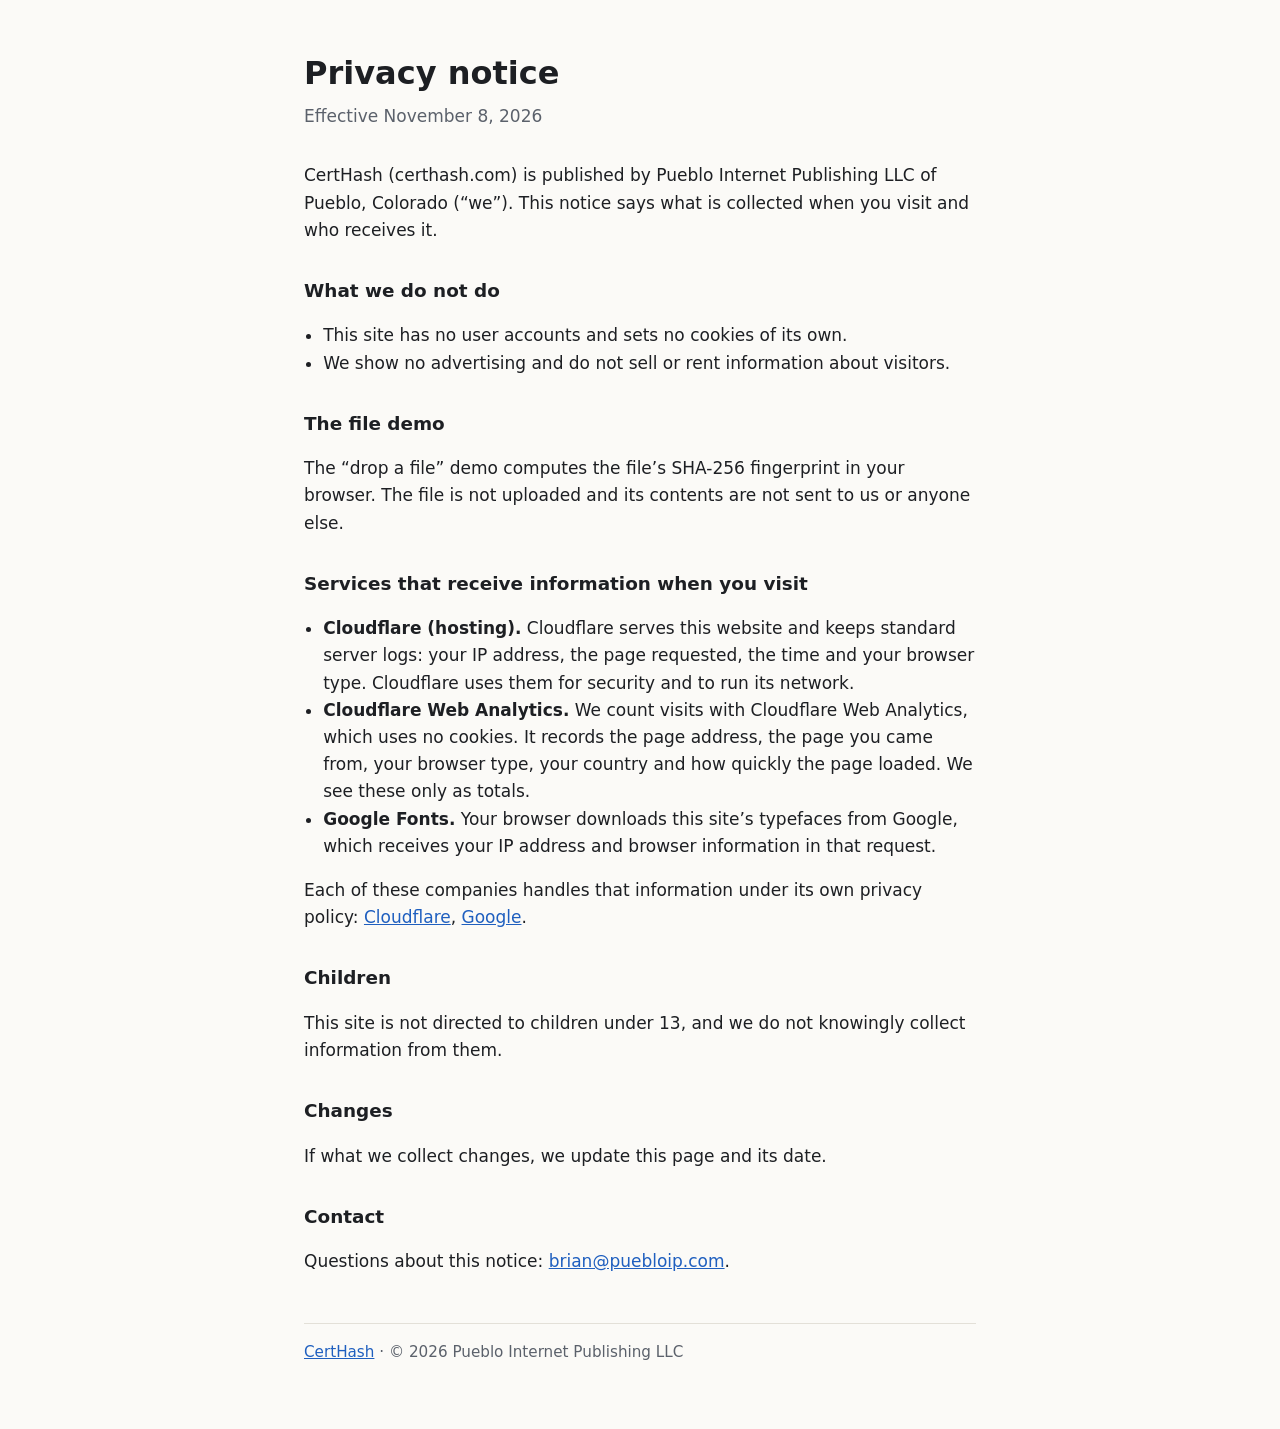
==== privacy.html @ 183d2a92 "Privacy notice + footer link (hosting, Web Analytics, Google Fonts; the file demo stays in the brows" ====
<!doctype html>
<html lang="en">
<head>
<meta charset="utf-8">
<meta name="viewport" content="width=device-width, initial-scale=1">
<title>Privacy · CertHash</title>
<meta name="description" content="What CertHash collects when you visit, and who receives it.">
<link rel="canonical" href="https://certhash.com/privacy.html">
<style>:root{--bg:#fbfaf7;--ink:#1d1f23;--soft:#5b616b;--line:#e3e0d8;--link:#1f5fbf}
@media (prefers-color-scheme:dark){:root{--bg:#15171b;--ink:#ecebe7;--soft:#a6abb3;--line:#2c3038;--link:#8ab4f8}}
*{box-sizing:border-box}body{margin:0;background:var(--bg);color:var(--ink);font:17px/1.6 system-ui,-apple-system,"Segoe UI",Roboto,sans-serif}
main{max-width:44rem;margin:0 auto;padding:3rem 1rem 4rem}h1{font-size:2rem;margin:0 0 .25rem}h2{font-size:1.15rem;margin:2rem 0 .4rem}
.date{color:var(--soft);margin:0 0 2rem}a{color:var(--link)}ul{padding-left:1.2rem}footer{border-top:1px solid var(--line);margin-top:3rem;padding-top:1rem;color:var(--soft);font-size:.95rem}</style>
</head>
<body>
<main>
<h1>Privacy notice</h1>
<p class="date">Effective November 8, 2026</p>
<p>CertHash (certhash.com) is published by Pueblo Internet Publishing LLC of Pueblo, Colorado (&ldquo;we&rdquo;). This notice says what is collected when you visit and who receives it.</p>
<h2>What we do not do</h2>
<ul><li>This site has no user accounts and sets no cookies of its own.</li><li>We show no advertising and do not sell or rent information about visitors.</li></ul>
<h2>The file demo</h2><p>The &ldquo;drop a file&rdquo; demo computes the file&rsquo;s SHA-256 fingerprint in your browser. The file is not uploaded and its contents are not sent to us or anyone else.</p>
<h2>Services that receive information when you visit</h2>
<ul>
<li><strong>Cloudflare (hosting).</strong> Cloudflare serves this website and keeps standard server logs: your IP address, the page requested, the time and your browser type. Cloudflare uses them for security and to run its network.</li>
<li><strong>Cloudflare Web Analytics.</strong> We count visits with Cloudflare Web Analytics, which uses no cookies. It records the page address, the page you came from, your browser type, your country and how quickly the page loaded. We see these only as totals.</li>
<li><strong>Google Fonts.</strong> Your browser downloads this site&rsquo;s typefaces from Google, which receives your IP address and browser information in that request.</li>
</ul>
<p>Each of these companies handles that information under its own privacy policy: <a href="https://www.cloudflare.com/privacypolicy/" rel="noopener">Cloudflare</a>, <a href="https://policies.google.com/privacy" rel="noopener">Google</a>.</p>
<h2>Children</h2>
<p>This site is not directed to children under 13, and we do not knowingly collect information from them.</p>
<h2>Changes</h2>
<p>If what we collect changes, we update this page and its date.</p>
<h2>Contact</h2>
<p>Questions about this notice: <a href="mailto:brian@puebloip.com">brian@puebloip.com</a>.</p>
<footer><a href="https://certhash.com/">CertHash</a> &middot; &copy; 2026 Pueblo Internet Publishing LLC</footer>
</main>
</body>
</html>
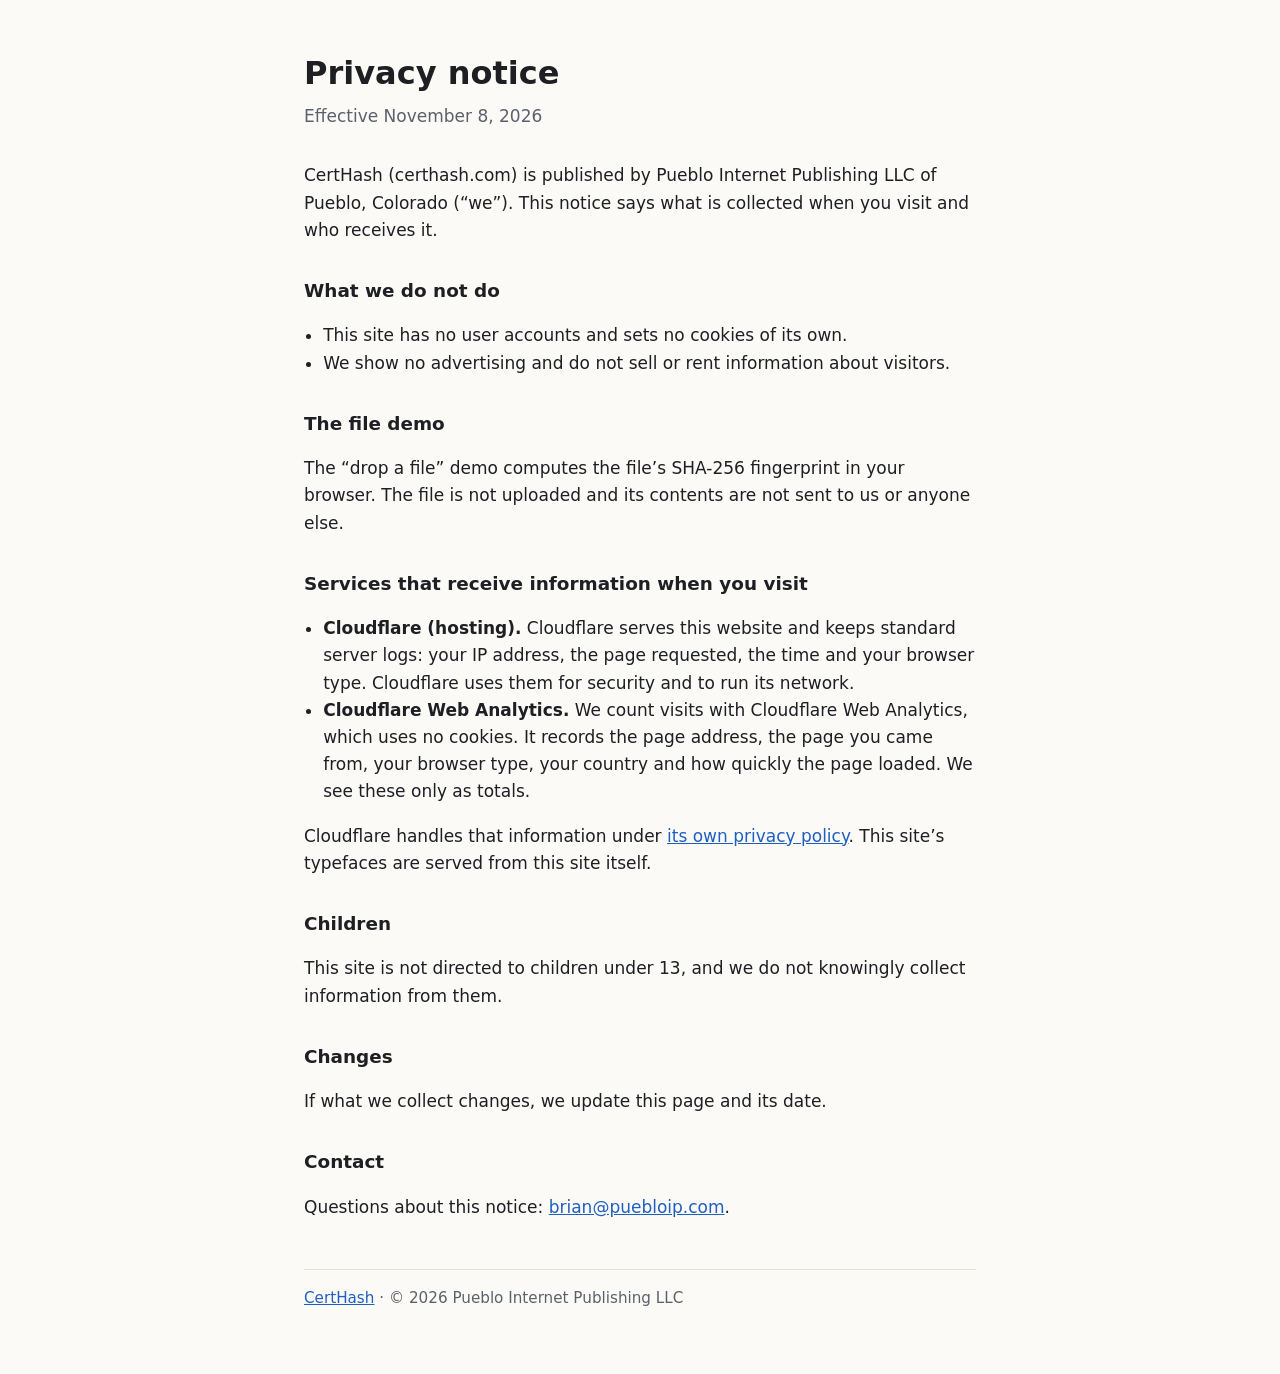
==== commit eb4641d3: "Self-host the typefaces instead of loading them from Google Fonts Visitors' browsers no longer conta" ====
--- a/privacy.html
+++ b/privacy.html
@@ -5,7 +5,7 @@
 <meta name="viewport" content="width=device-width, initial-scale=1">
 <title>Privacy · CertHash</title>
 <meta name="description" content="What CertHash collects when you visit, and who receives it.">
-<link rel="canonical" href="https://certhash.com/privacy.html">
+<link rel="canonical" href="https://certhash.com/privacy">
 <style>:root{--bg:#fbfaf7;--ink:#1d1f23;--soft:#5b616b;--line:#e3e0d8;--link:#1f5fbf}
 @media (prefers-color-scheme:dark){:root{--bg:#15171b;--ink:#ecebe7;--soft:#a6abb3;--line:#2c3038;--link:#8ab4f8}}
 *{box-sizing:border-box}body{margin:0;background:var(--bg);color:var(--ink);font:17px/1.6 system-ui,-apple-system,"Segoe UI",Roboto,sans-serif}
@@ -24,9 +24,8 @@
 <ul>
 <li><strong>Cloudflare (hosting).</strong> Cloudflare serves this website and keeps standard server logs: your IP address, the page requested, the time and your browser type. Cloudflare uses them for security and to run its network.</li>
 <li><strong>Cloudflare Web Analytics.</strong> We count visits with Cloudflare Web Analytics, which uses no cookies. It records the page address, the page you came from, your browser type, your country and how quickly the page loaded. We see these only as totals.</li>
-<li><strong>Google Fonts.</strong> Your browser downloads this site&rsquo;s typefaces from Google, which receives your IP address and browser information in that request.</li>
 </ul>
-<p>Each of these companies handles that information under its own privacy policy: <a href="https://www.cloudflare.com/privacypolicy/" rel="noopener">Cloudflare</a>, <a href="https://policies.google.com/privacy" rel="noopener">Google</a>.</p>
+<p>Cloudflare handles that information under <a href="https://www.cloudflare.com/privacypolicy/" rel="noopener">its own privacy policy</a>. This site&rsquo;s typefaces are served from this site itself.</p>
 <h2>Children</h2>
 <p>This site is not directed to children under 13, and we do not knowingly collect information from them.</p>
 <h2>Changes</h2>
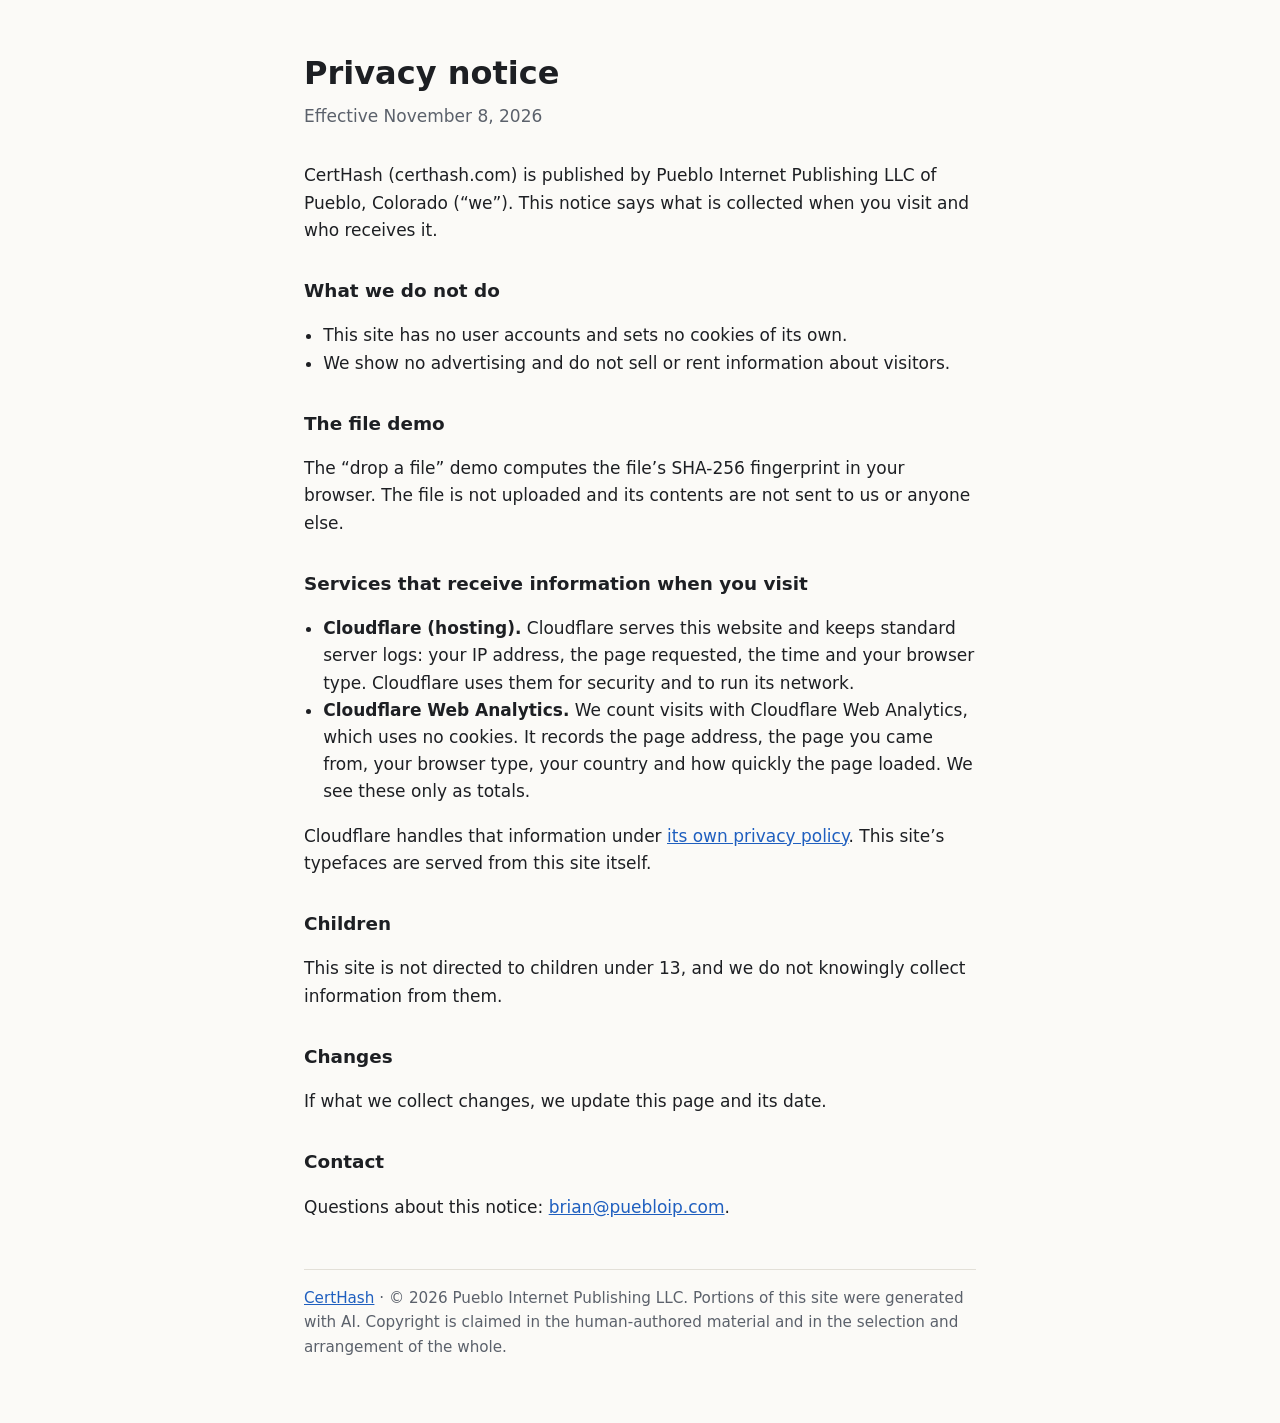
==== commit 25f58fc7: "Footer: copyright notice now states AI-generated portions The notice names the owner, says portions " ====
--- a/privacy.html
+++ b/privacy.html
@@ -32,7 +32,7 @@
 <p>If what we collect changes, we update this page and its date.</p>
 <h2>Contact</h2>
 <p>Questions about this notice: <a href="mailto:brian@puebloip.com">brian@puebloip.com</a>.</p>
-<footer><a href="https://certhash.com/">CertHash</a> &middot; &copy; 2026 Pueblo Internet Publishing LLC</footer>
+<footer><a href="https://certhash.com/">CertHash</a> &middot; &copy; 2026 Pueblo Internet Publishing LLC. Portions of this site were generated with AI. Copyright is claimed in the human-authored material and in the selection and arrangement of the whole.</footer>
 </main>
 </body>
 </html>
